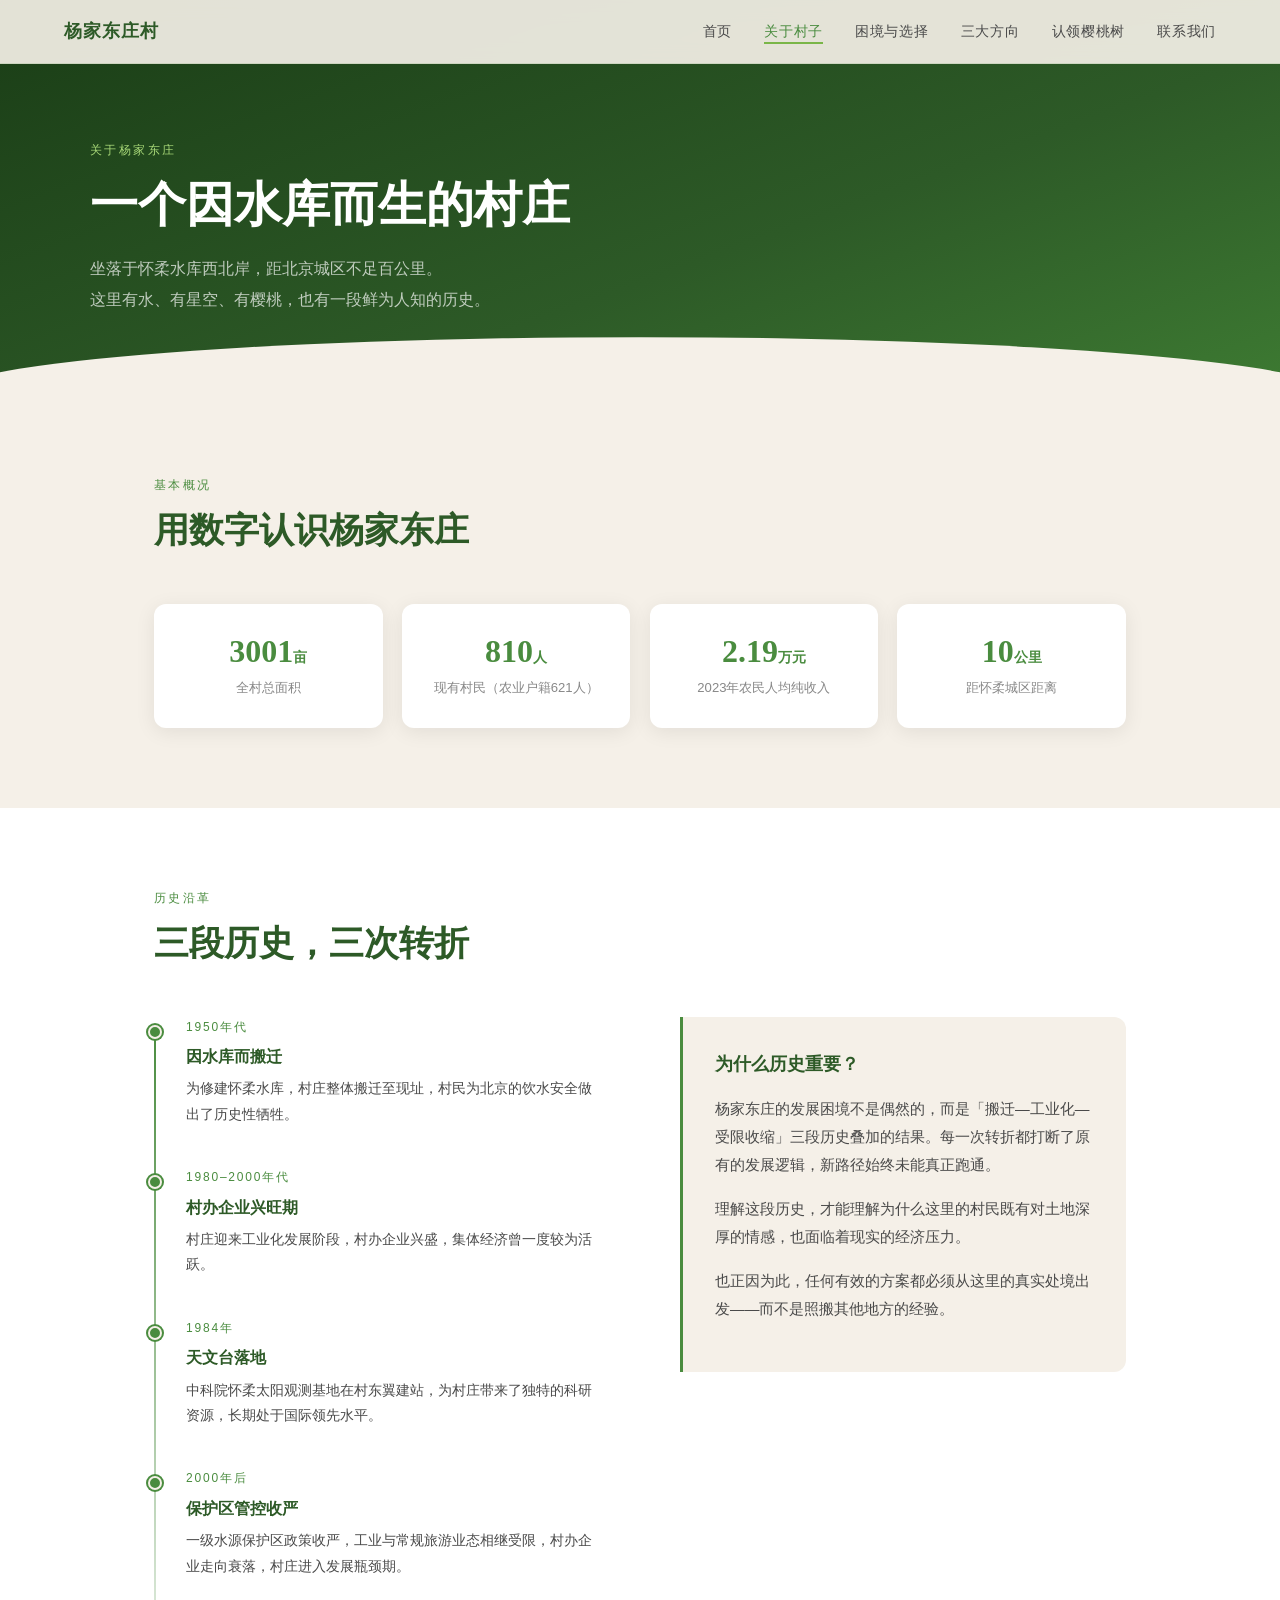
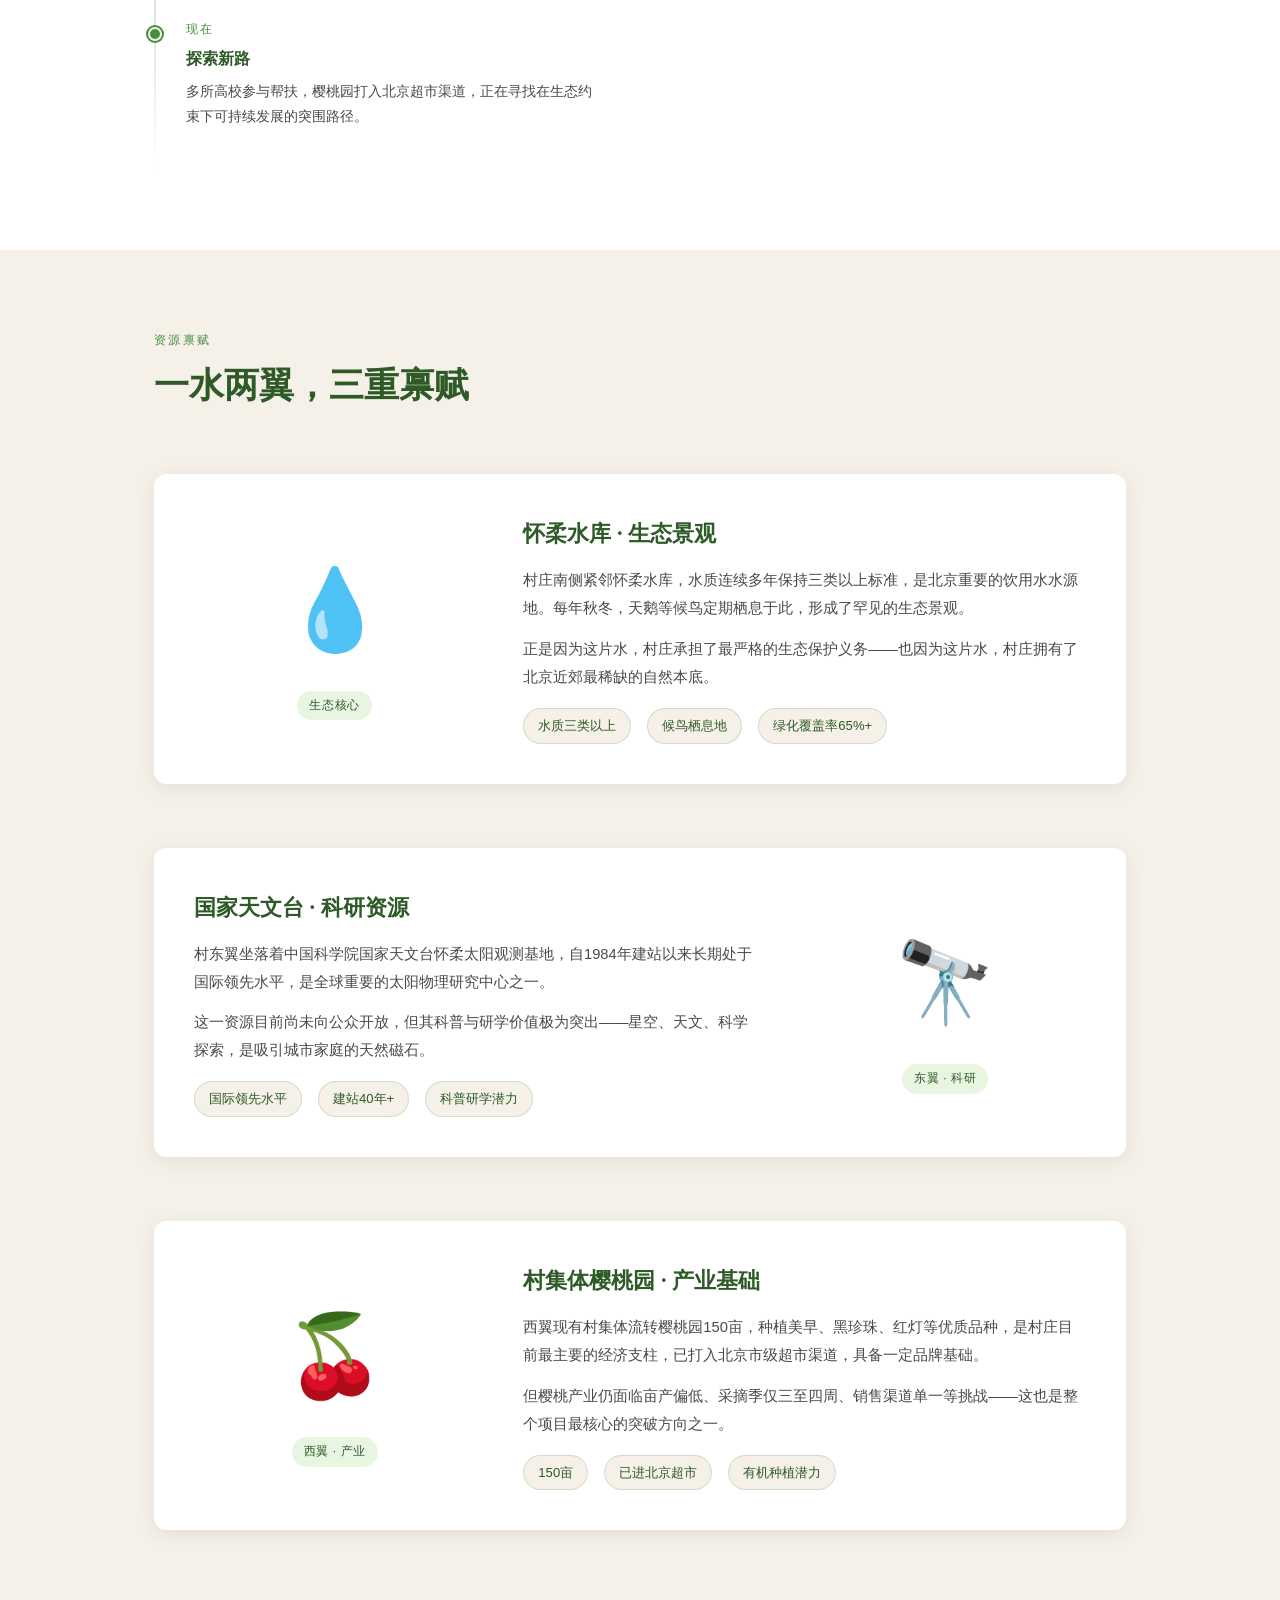
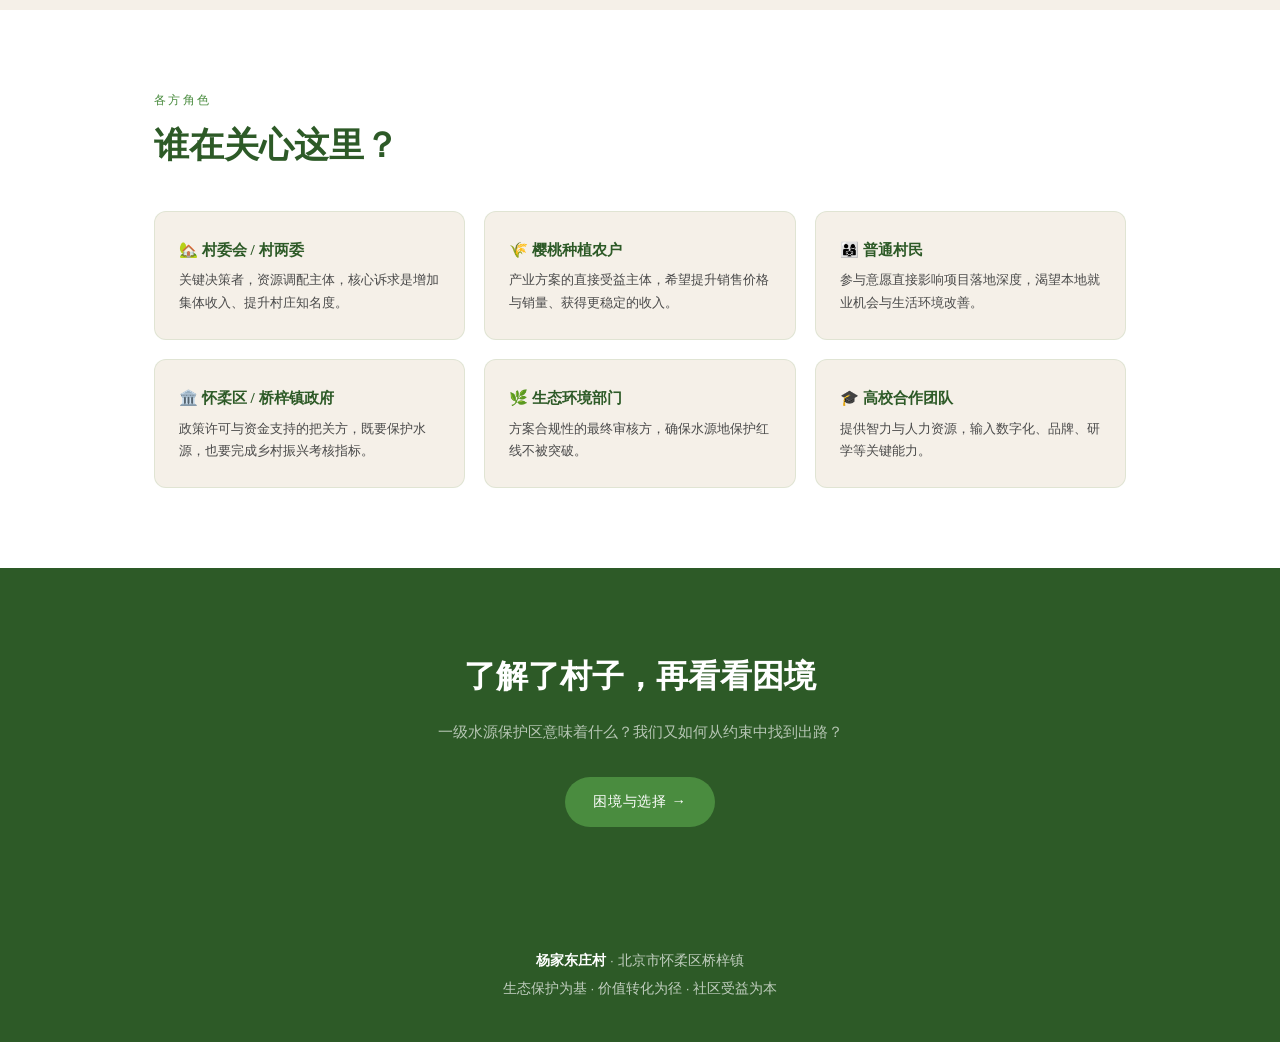
==== about.html @ fedf5af9 "Add files via upload" ====
<!DOCTYPE html>
<html lang="zh-CN">
<head>
  <meta charset="UTF-8">
  <meta name="viewport" content="width=device-width, initial-scale=1.0">
  <title>关于杨家东庄 — 村情与资源禀赋</title>
  <link rel="stylesheet" href="css/style.css">
  <style>
    /* ===== 页面 Hero ===== */
    .page-hero {
      background: linear-gradient(160deg, #1a3d16 0%, #2d5a27 60%, #3d7a32 100%);
      padding: 140px 5% 80px;
      position: relative;
      overflow: hidden;
    }

    .page-hero::after {
      content: '';
      position: absolute;
      bottom: -2px;
      left: 0;
      right: 0;
      height: 60px;
      background: var(--cream);
      clip-path: ellipse(55% 100% at 50% 100%);
    }

    .page-hero-inner {
      max-width: 1100px;
      margin: 0 auto;
      position: relative;
      z-index: 1;
    }

    .page-hero p.section-label {
      color: #a8d878;
    }

    .page-hero .section-title {
      color: var(--white);
      font-size: clamp(2rem, 4vw, 3rem);
    }

    .page-hero .section-subtitle {
      color: rgba(255,255,255,0.7);
      max-width: 560px;
    }

    /* ===== 基本概况 ===== */
    .facts {
      background: var(--cream);
    }

    .facts-grid {
      display: grid;
      grid-template-columns: repeat(4, 1fr);
      gap: 1.2rem;
      margin-top: 3rem;
    }

    .fact-card {
      background: var(--white);
      border-radius: var(--radius);
      padding: 1.8rem 1.2rem;
      text-align: center;
      box-shadow: var(--shadow);
    }

    .fact-num {
      font-family: var(--font-title);
      font-size: 2rem;
      font-weight: 700;
      color: var(--green-mid);
      line-height: 1.2;
    }

    .fact-unit {
      font-size: 0.85rem;
      color: var(--green-mid);
    }

    .fact-label {
      font-size: 0.82rem;
      color: var(--text-light);
      margin-top: 0.3rem;
    }

    /* ===== 历史沿革 ===== */
    .history {
      background: var(--white);
    }

    .history-inner {
      display: grid;
      grid-template-columns: 1fr 1fr;
      gap: 5rem;
      align-items: start;
      margin-top: 3rem;
    }

    .timeline {
      position: relative;
      padding-left: 2rem;
    }

    .timeline::before {
      content: '';
      position: absolute;
      left: 0;
      top: 8px;
      bottom: 0;
      width: 2px;
      background: linear-gradient(to bottom, var(--green-mid), transparent);
    }

    .timeline-item {
      position: relative;
      margin-bottom: 2.5rem;
    }

    .timeline-item::before {
      content: '';
      position: absolute;
      left: -2.4rem;
      top: 8px;
      width: 10px;
      height: 10px;
      border-radius: 50%;
      background: var(--green-mid);
      border: 2px solid var(--cream);
      box-shadow: 0 0 0 2px var(--green-mid);
    }

    .timeline-year {
      font-size: 0.75rem;
      letter-spacing: 0.15em;
      color: var(--green-mid);
      font-weight: 500;
      margin-bottom: 0.3rem;
    }

    .timeline-item h4 {
      font-family: var(--font-title);
      font-size: 1rem;
      color: var(--green-dark);
      margin-bottom: 0.3rem;
    }

    .timeline-item p {
      font-size: 0.88rem;
      color: var(--text-mid);
      line-height: 1.8;
    }

    .history-note {
      background: var(--cream);
      border-left: 3px solid var(--green-mid);
      border-radius: 0 var(--radius) var(--radius) 0;
      padding: 2rem;
    }

    .history-note h3 {
      font-family: var(--font-title);
      color: var(--green-dark);
      margin-bottom: 1rem;
      font-size: 1.1rem;
    }

    .history-note p {
      font-size: 0.92rem;
      color: var(--text-mid);
      line-height: 1.9;
      margin-bottom: 1rem;
    }

    /* ===== 三大资源详情 ===== */
    .resources {
      background: var(--cream);
    }

    .resource-block {
      display: grid;
      grid-template-columns: 1fr 2fr;
      gap: 3rem;
      align-items: center;
      margin-top: 4rem;
      padding: 2.5rem;
      background: var(--white);
      border-radius: var(--radius);
      box-shadow: var(--shadow);
    }

    .resource-block.reverse {
      grid-template-columns: 2fr 1fr;
    }

    .resource-block.reverse .resource-visual {
      order: 2;
    }

    .resource-block.reverse .resource-text {
      order: 1;
    }

    .resource-visual {
      text-align: center;
    }

    .resource-emoji {
      font-size: 5rem;
      display: block;
      margin-bottom: 0.5rem;
    }

    .resource-tag {
      display: inline-block;
      background: #e8f5e0;
      color: var(--green-dark);
      font-size: 0.75rem;
      padding: 4px 12px;
      border-radius: 20px;
      letter-spacing: 0.05em;
    }

    .resource-text h3 {
      font-family: var(--font-title);
      font-size: 1.4rem;
      color: var(--green-dark);
      margin-bottom: 0.8rem;
    }

    .resource-text p {
      font-size: 0.92rem;
      color: var(--text-mid);
      line-height: 1.9;
      margin-bottom: 0.8rem;
    }

    .resource-highlights {
      display: flex;
      gap: 1rem;
      flex-wrap: wrap;
      margin-top: 1rem;
    }

    .highlight-chip {
      background: var(--cream);
      border: 1px solid rgba(74,140,63,0.2);
      border-radius: 20px;
      padding: 5px 14px;
      font-size: 0.82rem;
      color: var(--green-dark);
    }

    /* ===== 利益相关者 ===== */
    .stakeholders {
      background: var(--white);
    }

    .stakeholder-grid {
      display: grid;
      grid-template-columns: repeat(3, 1fr);
      gap: 1.2rem;
      margin-top: 2.5rem;
    }

    .stakeholder-card {
      padding: 1.5rem;
      border: 1px solid rgba(74,140,63,0.12);
      border-radius: var(--radius);
      background: var(--cream);
    }

    .stakeholder-card h4 {
      font-family: var(--font-title);
      font-size: 0.95rem;
      color: var(--green-dark);
      margin-bottom: 0.4rem;
    }

    .stakeholder-card p {
      font-size: 0.83rem;
      color: var(--text-mid);
      line-height: 1.7;
    }

    /* ===== 下一页引导 ===== */
    .next-page {
      background: var(--green-dark);
      text-align: center;
      padding: 80px 5%;
    }

    .next-page h2 {
      font-family: var(--font-title);
      font-size: clamp(1.5rem, 3vw, 2rem);
      color: var(--white);
      margin-bottom: 0.8rem;
    }

    .next-page p {
      color: rgba(255,255,255,0.65);
      margin-bottom: 2rem;
      font-size: 0.95rem;
    }

    /* ===== 响应式 ===== */
    @media (max-width: 768px) {
      .facts-grid { grid-template-columns: repeat(2, 1fr); }
      .history-inner { grid-template-columns: 1fr; gap: 2rem; }
      .resource-block,
      .resource-block.reverse { grid-template-columns: 1fr; }
      .resource-block.reverse .resource-visual { order: 0; }
      .resource-block.reverse .resource-text { order: 0; }
      .stakeholder-grid { grid-template-columns: 1fr 1fr; }
    }
  </style>
</head>
<body>

  <!-- 导航栏 -->
  <nav>
    <a href="index.html" class="nav-logo">杨家东庄村</a>
    <ul class="nav-links">
      <li><a href="index.html">首页</a></li>
      <li><a href="about.html">关于村子</a></li>
      <li><a href="challenge.html">困境与选择</a></li>
      <li><a href="solution.html">三大方向</a></li>
      <li><a href="adopt.html">认领樱桃树</a></li>
      <li><a href="contact.html">联系我们</a></li>
    </ul>
    <button class="nav-toggle" aria-label="菜单">
      <span></span><span></span><span></span>
    </button>
  </nav>

  <!-- 页面 Hero -->
  <section class="page-hero">
    <div class="page-hero-inner">
      <p class="section-label fade-in">关于杨家东庄</p>
      <h1 class="section-title fade-in fade-in-delay-1">一个因水库而生的村庄</h1>
      <p class="section-subtitle fade-in fade-in-delay-2">
        坐落于怀柔水库西北岸，距北京城区不足百公里。<br>
        这里有水、有星空、有樱桃，也有一段鲜为人知的历史。
      </p>
    </div>
  </section>

  <!-- 基本概况数字 -->
  <section class="facts">
    <div class="container">
      <p class="section-label fade-in">基本概况</p>
      <h2 class="section-title fade-in fade-in-delay-1">用数字认识杨家东庄</h2>
      <div class="facts-grid">
        <div class="fact-card fade-in">
          <div class="fact-num">3001<span class="fact-unit">亩</span></div>
          <div class="fact-label">全村总面积</div>
        </div>
        <div class="fact-card fade-in fade-in-delay-1">
          <div class="fact-num">810<span class="fact-unit">人</span></div>
          <div class="fact-label">现有村民（农业户籍621人）</div>
        </div>
        <div class="fact-card fade-in fade-in-delay-2">
          <div class="fact-num">2.19<span class="fact-unit">万元</span></div>
          <div class="fact-label">2023年农民人均纯收入</div>
        </div>
        <div class="fact-card fade-in fade-in-delay-3">
          <div class="fact-num">10<span class="fact-unit">公里</span></div>
          <div class="fact-label">距怀柔城区距离</div>
        </div>
      </div>
    </div>
  </section>

  <!-- 历史沿革 -->
  <section class="history">
    <div class="container">
      <p class="section-label fade-in">历史沿革</p>
      <h2 class="section-title fade-in fade-in-delay-1">三段历史，三次转折</h2>
      <div class="history-inner">
        <div class="timeline fade-in">
          <div class="timeline-item">
            <div class="timeline-year">1950年代</div>
            <h4>因水库而搬迁</h4>
            <p>为修建怀柔水库，村庄整体搬迁至现址，村民为北京的饮水安全做出了历史性牺牲。</p>
          </div>
          <div class="timeline-item">
            <div class="timeline-year">1980–2000年代</div>
            <h4>村办企业兴旺期</h4>
            <p>村庄迎来工业化发展阶段，村办企业兴盛，集体经济曾一度较为活跃。</p>
          </div>
          <div class="timeline-item">
            <div class="timeline-year">1984年</div>
            <h4>天文台落地</h4>
            <p>中科院怀柔太阳观测基地在村东翼建站，为村庄带来了独特的科研资源，长期处于国际领先水平。</p>
          </div>
          <div class="timeline-item">
            <div class="timeline-year">2000年后</div>
            <h4>保护区管控收严</h4>
            <p>一级水源保护区政策收严，工业与常规旅游业态相继受限，村办企业走向衰落，村庄进入发展瓶颈期。</p>
          </div>
          <div class="timeline-item">
            <div class="timeline-year">现在</div>
            <h4>探索新路</h4>
            <p>多所高校参与帮扶，樱桃园打入北京超市渠道，正在寻找在生态约束下可持续发展的突围路径。</p>
          </div>
        </div>
        <div class="history-note fade-in fade-in-delay-1">
          <h3>为什么历史重要？</h3>
          <p>杨家东庄的发展困境不是偶然的，而是「搬迁—工业化—受限收缩」三段历史叠加的结果。每一次转折都打断了原有的发展逻辑，新路径始终未能真正跑通。</p>
          <p>理解这段历史，才能理解为什么这里的村民既有对土地深厚的情感，也面临着现实的经济压力。</p>
          <p>也正因为此，任何有效的方案都必须从这里的真实处境出发——而不是照搬其他地方的经验。</p>
        </div>
      </div>
    </div>
  </section>

  <!-- 三大资源 -->
  <section class="resources">
    <div class="container">
      <p class="section-label fade-in">资源禀赋</p>
      <h2 class="section-title fade-in fade-in-delay-1">一水两翼，三重禀赋</h2>

      <div class="resource-block fade-in">
        <div class="resource-visual">
          <span class="resource-emoji">💧</span>
          <span class="resource-tag">生态核心</span>
        </div>
        <div class="resource-text">
          <h3>怀柔水库 · 生态景观</h3>
          <p>村庄南侧紧邻怀柔水库，水质连续多年保持三类以上标准，是北京重要的饮用水水源地。每年秋冬，天鹅等候鸟定期栖息于此，形成了罕见的生态景观。</p>
          <p>正是因为这片水，村庄承担了最严格的生态保护义务——也因为这片水，村庄拥有了北京近郊最稀缺的自然本底。</p>
          <div class="resource-highlights">
            <span class="highlight-chip">水质三类以上</span>
            <span class="highlight-chip">候鸟栖息地</span>
            <span class="highlight-chip">绿化覆盖率65%+</span>
          </div>
        </div>
      </div>

      <div class="resource-block reverse fade-in">
        <div class="resource-text">
          <h3>国家天文台 · 科研资源</h3>
          <p>村东翼坐落着中国科学院国家天文台怀柔太阳观测基地，自1984年建站以来长期处于国际领先水平，是全球重要的太阳物理研究中心之一。</p>
          <p>这一资源目前尚未向公众开放，但其科普与研学价值极为突出——星空、天文、科学探索，是吸引城市家庭的天然磁石。</p>
          <div class="resource-highlights">
            <span class="highlight-chip">国际领先水平</span>
            <span class="highlight-chip">建站40年+</span>
            <span class="highlight-chip">科普研学潜力</span>
          </div>
        </div>
        <div class="resource-visual">
          <span class="resource-emoji">🔭</span>
          <span class="resource-tag">东翼 · 科研</span>
        </div>
      </div>

      <div class="resource-block fade-in">
        <div class="resource-visual">
          <span class="resource-emoji">🍒</span>
          <span class="resource-tag">西翼 · 产业</span>
        </div>
        <div class="resource-text">
          <h3>村集体樱桃园 · 产业基础</h3>
          <p>西翼现有村集体流转樱桃园150亩，种植美早、黑珍珠、红灯等优质品种，是村庄目前最主要的经济支柱，已打入北京市级超市渠道，具备一定品牌基础。</p>
          <p>但樱桃产业仍面临亩产偏低、采摘季仅三至四周、销售渠道单一等挑战——这也是整个项目最核心的突破方向之一。</p>
          <div class="resource-highlights">
            <span class="highlight-chip">150亩</span>
            <span class="highlight-chip">已进北京超市</span>
            <span class="highlight-chip">有机种植潜力</span>
          </div>
        </div>
      </div>
    </div>
  </section>

  <!-- 利益相关者 -->
  <section class="stakeholders">
    <div class="container">
      <p class="section-label fade-in">各方角色</p>
      <h2 class="section-title fade-in fade-in-delay-1">谁在关心这里？</h2>
      <div class="stakeholder-grid">
        <div class="stakeholder-card fade-in">
          <h4>🏡 村委会 / 村两委</h4>
          <p>关键决策者，资源调配主体，核心诉求是增加集体收入、提升村庄知名度。</p>
        </div>
        <div class="stakeholder-card fade-in fade-in-delay-1">
          <h4>🌾 樱桃种植农户</h4>
          <p>产业方案的直接受益主体，希望提升销售价格与销量、获得更稳定的收入。</p>
        </div>
        <div class="stakeholder-card fade-in fade-in-delay-2">
          <h4>👨‍👩‍👧 普通村民</h4>
          <p>参与意愿直接影响项目落地深度，渴望本地就业机会与生活环境改善。</p>
        </div>
        <div class="stakeholder-card fade-in">
          <h4>🏛️ 怀柔区 / 桥梓镇政府</h4>
          <p>政策许可与资金支持的把关方，既要保护水源，也要完成乡村振兴考核指标。</p>
        </div>
        <div class="stakeholder-card fade-in fade-in-delay-1">
          <h4>🌿 生态环境部门</h4>
          <p>方案合规性的最终审核方，确保水源地保护红线不被突破。</p>
        </div>
        <div class="stakeholder-card fade-in fade-in-delay-2">
          <h4>🎓 高校合作团队</h4>
          <p>提供智力与人力资源，输入数字化、品牌、研学等关键能力。</p>
        </div>
      </div>
    </div>
  </section>

  <!-- 下一页引导 -->
  <section class="next-page">
    <div class="container">
      <h2 class="fade-in">了解了村子，再看看困境</h2>
      <p class="fade-in fade-in-delay-1">一级水源保护区意味着什么？我们又如何从约束中找到出路？</p>
      <a href="challenge.html" class="btn btn-primary fade-in fade-in-delay-2">困境与选择 →</a>
    </div>
  </section>

  <!-- 页脚 -->
  <footer>
    <strong>杨家东庄村</strong> · 北京市怀柔区桥梓镇<br>
    生态保护为基 · 价值转化为径 · 社区受益为本
  </footer>

  <script src="js/main.js"></script>
</body>
</html>
---- css/style.css ----
/* ===== 全局变量 ===== */
:root {
  --green-dark: #2d5a27;
  --green-mid: #4a8c3f;
  --green-light: #7ab648;
  --cream: #f5f0e8;
  --earth: #8b6914;
  --text-dark: #1a1a1a;
  --text-mid: #4a4a4a;
  --text-light: #888888;
  --white: #ffffff;

  --font-title: 'Noto Serif SC', serif;
  --font-body: 'Noto Sans SC', sans-serif;

  --shadow: 0 4px 20px rgba(0,0,0,0.08);
  --radius: 12px;
  --transition: all 0.3s ease;
}

/* ===== 重置 ===== */
* {
  margin: 0;
  padding: 0;
  box-sizing: border-box;
}

html {
  scroll-behavior: smooth;
}

body {
  font-family: var(--font-body);
  color: var(--text-dark);
  background-color: var(--cream);
  line-height: 1.8;
}

/* ===== 字体引入（Google Fonts）===== */
@import url('https://fonts.googleapis.com/css2?family=Noto+Serif+SC:wght@400;600;700&family=Noto+Sans+SC:wght@300;400;500&display=swap');

/* ===== 导航栏 ===== */
nav {
  position: fixed;
  top: 0;
  left: 0;
  width: 100%;
  z-index: 1000;
  background: rgba(245, 240, 232, 0.92);
  backdrop-filter: blur(10px);
  border-bottom: 1px solid rgba(74, 140, 63, 0.15);
  padding: 0 5%;
  height: 64px;
  display: flex;
  align-items: center;
  justify-content: space-between;
  transition: var(--transition);
}

nav.scrolled {
  background: rgba(245, 240, 232, 0.98);
  box-shadow: var(--shadow);
}

.nav-logo {
  font-family: var(--font-title);
  font-size: 1.1rem;
  font-weight: 700;
  color: var(--green-dark);
  text-decoration: none;
  letter-spacing: 0.05em;
}

.nav-links {
  display: flex;
  gap: 2rem;
  list-style: none;
}

.nav-links a {
  text-decoration: none;
  font-size: 0.9rem;
  color: var(--text-mid);
  font-weight: 400;
  letter-spacing: 0.05em;
  padding-bottom: 3px;
  border-bottom: 2px solid transparent;
  transition: var(--transition);
}

.nav-links a:hover,
.nav-links a.active {
  color: var(--green-mid);
  border-bottom-color: var(--green-light);
}

/* 汉堡菜单（手机用）*/
.nav-toggle {
  display: none;
  flex-direction: column;
  gap: 5px;
  cursor: pointer;
  background: none;
  border: none;
  padding: 4px;
}

.nav-toggle span {
  display: block;
  width: 24px;
  height: 2px;
  background: var(--green-dark);
  transition: var(--transition);
}

/* ===== 通用容器 ===== */
.container {
  max-width: 1100px;
  margin: 0 auto;
  padding: 0 5%;
}

/* ===== 通用 Section ===== */
section {
  padding: 80px 0;
}

/* ===== 通用标题 ===== */
.section-label {
  font-size: 0.75rem;
  letter-spacing: 0.2em;
  text-transform: uppercase;
  color: var(--green-mid);
  font-weight: 500;
  margin-bottom: 0.6rem;
}

.section-title {
  font-family: var(--font-title);
  font-size: clamp(1.6rem, 3vw, 2.2rem);
  color: var(--green-dark);
  line-height: 1.4;
  margin-bottom: 1rem;
}

.section-subtitle {
  font-size: 1rem;
  color: var(--text-mid);
  max-width: 600px;
  line-height: 1.9;
}

/* ===== 按钮 ===== */
.btn {
  display: inline-block;
  padding: 12px 28px;
  border-radius: 40px;
  font-size: 0.9rem;
  font-weight: 500;
  letter-spacing: 0.05em;
  text-decoration: none;
  cursor: pointer;
  transition: var(--transition);
  border: none;
}

.btn-primary {
  background: var(--green-mid);
  color: var(--white);
}

.btn-primary:hover {
  background: var(--green-dark);
  transform: translateY(-2px);
  box-shadow: 0 6px 20px rgba(74, 140, 63, 0.3);
}

.btn-outline {
  background: transparent;
  color: var(--green-mid);
  border: 2px solid var(--green-mid);
}

.btn-outline:hover {
  background: var(--green-mid);
  color: var(--white);
  transform: translateY(-2px);
}

/* ===== 卡片 ===== */
.card {
  background: var(--white);
  border-radius: var(--radius);
  padding: 2rem;
  box-shadow: var(--shadow);
  transition: var(--transition);
}

.card:hover {
  transform: translateY(-4px);
  box-shadow: 0 12px 32px rgba(0,0,0,0.12);
}

/* ===== 页脚 ===== */
footer {
  background: var(--green-dark);
  color: rgba(255,255,255,0.7);
  text-align: center;
  padding: 2.5rem 5%;
  font-size: 0.85rem;
  line-height: 2;
}

footer a {
  color: var(--green-light);
  text-decoration: none;
}

footer strong {
  color: var(--white);
}

/* ===== 页面顶部留白（因为导航固定）===== */
.page-top {
  padding-top: 64px;
}

/* ===== 响应式（手机）===== */
@media (max-width: 768px) {
  .nav-links {
    display: none;
    flex-direction: column;
    position: absolute;
    top: 64px;
    left: 0;
    width: 100%;
    background: var(--cream);
    padding: 1rem 5% 2rem;
    border-bottom: 1px solid rgba(74,140,63,0.15);
    gap: 1.2rem;
  }

  .nav-links.open {
    display: flex;
  }

  .nav-toggle {
    display: flex;
  }

  section {
    padding: 60px 0;
  }
}

/* ===== 滚动入场动画 ===== */
.fade-in {
  opacity: 0;
  transform: translateY(24px);
  transition: opacity 0.6s ease, transform 0.6s ease;
}

.fade-in.visible {
  opacity: 1;
  transform: translateY(0);
}

.fade-in-delay-1 { transition-delay: 0.1s; }
.fade-in-delay-2 { transition-delay: 0.2s; }
.fade-in-delay-3 { transition-delay: 0.3s; }
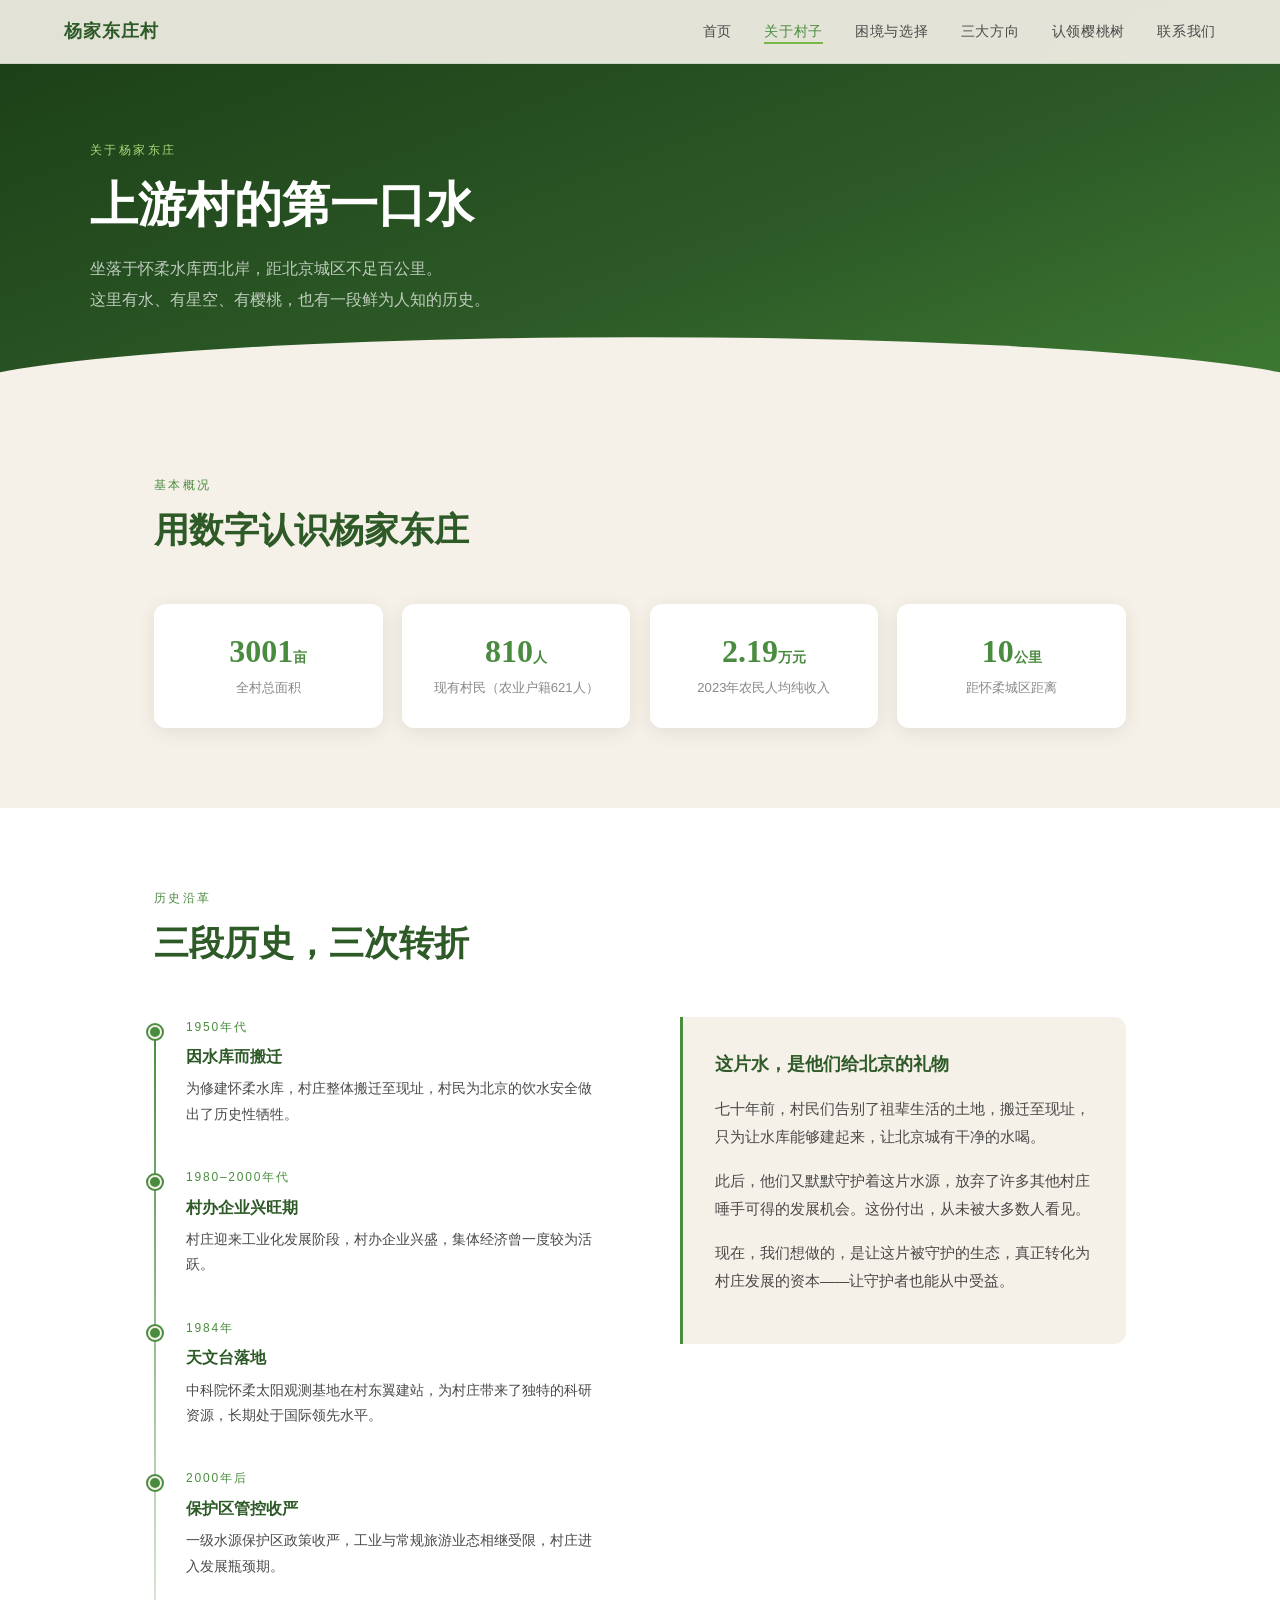
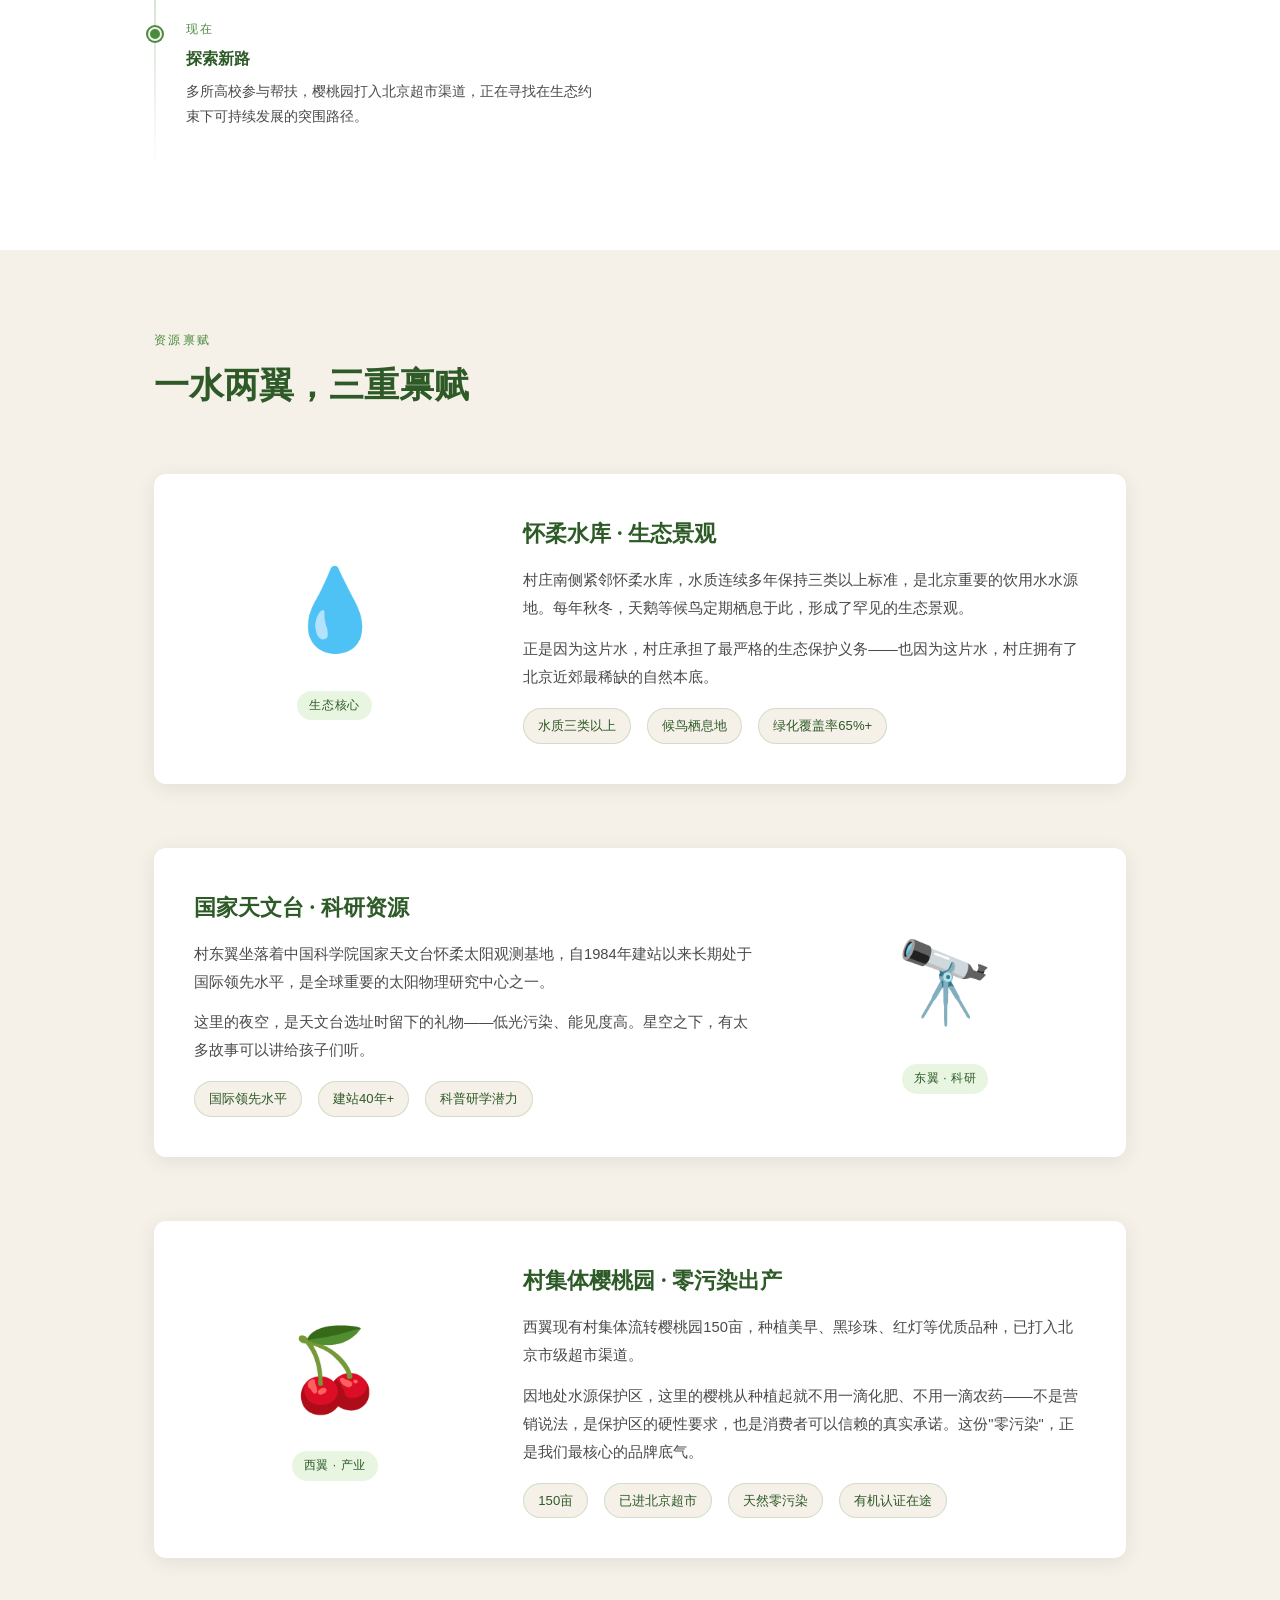
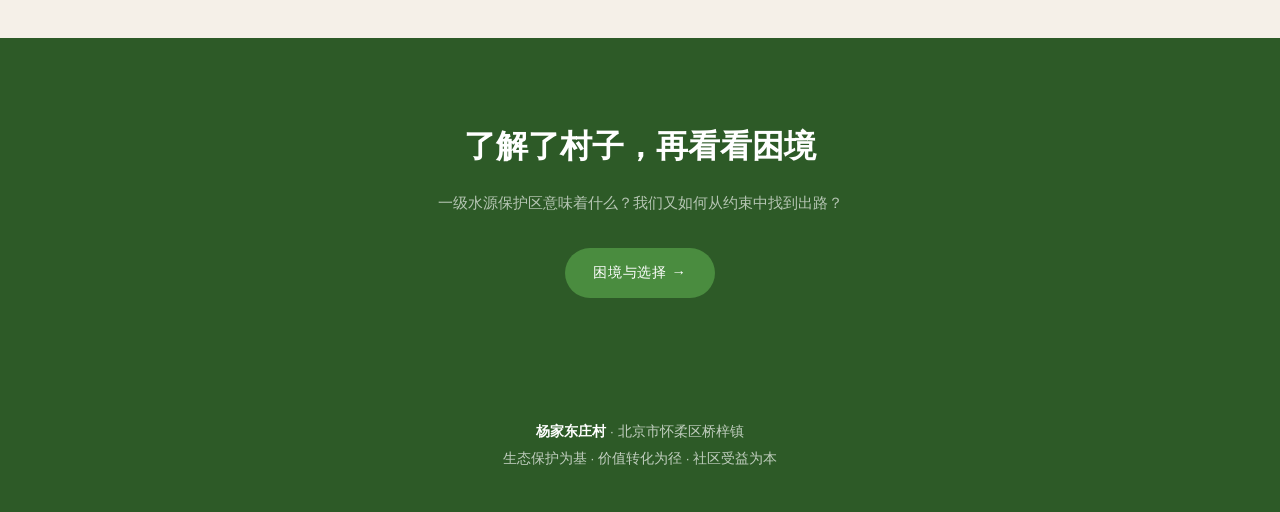
==== commit d28c466c: "Update about.html" ====
--- a/about.html
+++ b/about.html
@@ -32,24 +32,12 @@
       z-index: 1;
     }
 
-    .page-hero p.section-label {
-      color: #a8d878;
-    }
-
-    .page-hero .section-title {
-      color: var(--white);
-      font-size: clamp(2rem, 4vw, 3rem);
-    }
-
-    .page-hero .section-subtitle {
-      color: rgba(255,255,255,0.7);
-      max-width: 560px;
-    }
+    .page-hero p.section-label { color: #a8d878; }
+    .page-hero .section-title { color: var(--white); font-size: clamp(2rem, 4vw, 3rem); }
+    .page-hero .section-subtitle { color: rgba(255,255,255,0.7); max-width: 560px; }
 
     /* ===== 基本概况 ===== */
-    .facts {
-      background: var(--cream);
-    }
+    .facts { background: var(--cream); }
 
     .facts-grid {
       display: grid;
@@ -74,21 +62,11 @@
       line-height: 1.2;
     }
 
-    .fact-unit {
-      font-size: 0.85rem;
-      color: var(--green-mid);
-    }
-
-    .fact-label {
-      font-size: 0.82rem;
-      color: var(--text-light);
-      margin-top: 0.3rem;
-    }
+    .fact-unit { font-size: 0.85rem; color: var(--green-mid); }
+    .fact-label { font-size: 0.82rem; color: var(--text-light); margin-top: 0.3rem; }
 
     /* ===== 历史沿革 ===== */
-    .history {
-      background: var(--white);
-    }
+    .history { background: var(--white); }
 
     .history-inner {
       display: grid;
@@ -174,9 +152,7 @@
     }
 
     /* ===== 三大资源详情 ===== */
-    .resources {
-      background: var(--cream);
-    }
+    .resources { background: var(--cream); }
 
     .resource-block {
       display: grid;
@@ -190,21 +166,11 @@
       box-shadow: var(--shadow);
     }
 
-    .resource-block.reverse {
-      grid-template-columns: 2fr 1fr;
-    }
-
-    .resource-block.reverse .resource-visual {
-      order: 2;
-    }
-
-    .resource-block.reverse .resource-text {
-      order: 1;
-    }
-
-    .resource-visual {
-      text-align: center;
-    }
+    .resource-block.reverse { grid-template-columns: 2fr 1fr; }
+    .resource-block.reverse .resource-visual { order: 2; }
+    .resource-block.reverse .resource-text { order: 1; }
+
+    .resource-visual { text-align: center; }
 
     .resource-emoji {
       font-size: 5rem;
@@ -252,38 +218,6 @@
       color: var(--green-dark);
     }
 
-    /* ===== 利益相关者 ===== */
-    .stakeholders {
-      background: var(--white);
-    }
-
-    .stakeholder-grid {
-      display: grid;
-      grid-template-columns: repeat(3, 1fr);
-      gap: 1.2rem;
-      margin-top: 2.5rem;
-    }
-
-    .stakeholder-card {
-      padding: 1.5rem;
-      border: 1px solid rgba(74,140,63,0.12);
-      border-radius: var(--radius);
-      background: var(--cream);
-    }
-
-    .stakeholder-card h4 {
-      font-family: var(--font-title);
-      font-size: 0.95rem;
-      color: var(--green-dark);
-      margin-bottom: 0.4rem;
-    }
-
-    .stakeholder-card p {
-      font-size: 0.83rem;
-      color: var(--text-mid);
-      line-height: 1.7;
-    }
-
     /* ===== 下一页引导 ===== */
     .next-page {
       background: var(--green-dark);
@@ -312,7 +246,6 @@
       .resource-block.reverse { grid-template-columns: 1fr; }
       .resource-block.reverse .resource-visual { order: 0; }
       .resource-block.reverse .resource-text { order: 0; }
-      .stakeholder-grid { grid-template-columns: 1fr 1fr; }
     }
   </style>
 </head>
@@ -338,7 +271,7 @@
   <section class="page-hero">
     <div class="page-hero-inner">
       <p class="section-label fade-in">关于杨家东庄</p>
-      <h1 class="section-title fade-in fade-in-delay-1">一个因水库而生的村庄</h1>
+      <h1 class="section-title fade-in fade-in-delay-1">上游村的第一口水</h1>
       <p class="section-subtitle fade-in fade-in-delay-2">
         坐落于怀柔水库西北岸，距北京城区不足百公里。<br>
         这里有水、有星空、有樱桃，也有一段鲜为人知的历史。
@@ -397,7 +330,7 @@
           <div class="timeline-item">
             <div class="timeline-year">2000年后</div>
             <h4>保护区管控收严</h4>
-            <p>一级水源保护区政策收严，工业与常规旅游业态相继受限，村办企业走向衰落，村庄进入发展瓶颈期。</p>
+            <p>一级水源保护区政策收严，工业与常规旅游业态相继受限，村庄进入发展瓶颈期。</p>
           </div>
           <div class="timeline-item">
             <div class="timeline-year">现在</div>
@@ -406,10 +339,10 @@
           </div>
         </div>
         <div class="history-note fade-in fade-in-delay-1">
-          <h3>为什么历史重要？</h3>
-          <p>杨家东庄的发展困境不是偶然的，而是「搬迁—工业化—受限收缩」三段历史叠加的结果。每一次转折都打断了原有的发展逻辑，新路径始终未能真正跑通。</p>
-          <p>理解这段历史，才能理解为什么这里的村民既有对土地深厚的情感，也面临着现实的经济压力。</p>
-          <p>也正因为此，任何有效的方案都必须从这里的真实处境出发——而不是照搬其他地方的经验。</p>
+          <h3>这片水，是他们给北京的礼物</h3>
+          <p>七十年前，村民们告别了祖辈生活的土地，搬迁至现址，只为让水库能够建起来，让北京城有干净的水喝。</p>
+          <p>此后，他们又默默守护着这片水源，放弃了许多其他村庄唾手可得的发展机会。这份付出，从未被大多数人看见。</p>
+          <p>现在，我们想做的，是让这片被守护的生态，真正转化为村庄发展的资本——让守护者也能从中受益。</p>
         </div>
       </div>
     </div>
@@ -442,7 +375,7 @@
         <div class="resource-text">
           <h3>国家天文台 · 科研资源</h3>
           <p>村东翼坐落着中国科学院国家天文台怀柔太阳观测基地，自1984年建站以来长期处于国际领先水平，是全球重要的太阳物理研究中心之一。</p>
-          <p>这一资源目前尚未向公众开放，但其科普与研学价值极为突出——星空、天文、科学探索，是吸引城市家庭的天然磁石。</p>
+          <p>这里的夜空，是天文台选址时留下的礼物——低光污染、能见度高。星空之下，有太多故事可以讲给孩子们听。</p>
           <div class="resource-highlights">
             <span class="highlight-chip">国际领先水平</span>
             <span class="highlight-chip">建站40年+</span>
@@ -461,50 +394,18 @@
           <span class="resource-tag">西翼 · 产业</span>
         </div>
         <div class="resource-text">
-          <h3>村集体樱桃园 · 产业基础</h3>
-          <p>西翼现有村集体流转樱桃园150亩，种植美早、黑珍珠、红灯等优质品种，是村庄目前最主要的经济支柱，已打入北京市级超市渠道，具备一定品牌基础。</p>
-          <p>但樱桃产业仍面临亩产偏低、采摘季仅三至四周、销售渠道单一等挑战——这也是整个项目最核心的突破方向之一。</p>
+          <h3>村集体樱桃园 · 零污染出产</h3>
+          <p>西翼现有村集体流转樱桃园150亩，种植美早、黑珍珠、红灯等优质品种，已打入北京市级超市渠道。</p>
+          <p>因地处水源保护区，这里的樱桃从种植起就不用一滴化肥、不用一滴农药——不是营销说法，是保护区的硬性要求，也是消费者可以信赖的真实承诺。这份"零污染"，正是我们最核心的品牌底气。</p>
           <div class="resource-highlights">
             <span class="highlight-chip">150亩</span>
             <span class="highlight-chip">已进北京超市</span>
-            <span class="highlight-chip">有机种植潜力</span>
+            <span class="highlight-chip">天然零污染</span>
+            <span class="highlight-chip">有机认证在途</span>
           </div>
         </div>
       </div>
-    </div>
-  </section>
-
-  <!-- 利益相关者 -->
-  <section class="stakeholders">
-    <div class="container">
-      <p class="section-label fade-in">各方角色</p>
-      <h2 class="section-title fade-in fade-in-delay-1">谁在关心这里？</h2>
-      <div class="stakeholder-grid">
-        <div class="stakeholder-card fade-in">
-          <h4>🏡 村委会 / 村两委</h4>
-          <p>关键决策者，资源调配主体，核心诉求是增加集体收入、提升村庄知名度。</p>
-        </div>
-        <div class="stakeholder-card fade-in fade-in-delay-1">
-          <h4>🌾 樱桃种植农户</h4>
-          <p>产业方案的直接受益主体，希望提升销售价格与销量、获得更稳定的收入。</p>
-        </div>
-        <div class="stakeholder-card fade-in fade-in-delay-2">
-          <h4>👨‍👩‍👧 普通村民</h4>
-          <p>参与意愿直接影响项目落地深度，渴望本地就业机会与生活环境改善。</p>
-        </div>
-        <div class="stakeholder-card fade-in">
-          <h4>🏛️ 怀柔区 / 桥梓镇政府</h4>
-          <p>政策许可与资金支持的把关方，既要保护水源，也要完成乡村振兴考核指标。</p>
-        </div>
-        <div class="stakeholder-card fade-in fade-in-delay-1">
-          <h4>🌿 生态环境部门</h4>
-          <p>方案合规性的最终审核方，确保水源地保护红线不被突破。</p>
-        </div>
-        <div class="stakeholder-card fade-in fade-in-delay-2">
-          <h4>🎓 高校合作团队</h4>
-          <p>提供智力与人力资源，输入数字化、品牌、研学等关键能力。</p>
-        </div>
-      </div>
+
     </div>
   </section>
 
@@ -525,4 +426,4 @@
 
   <script src="js/main.js"></script>
 </body>
-</html>+</html>
